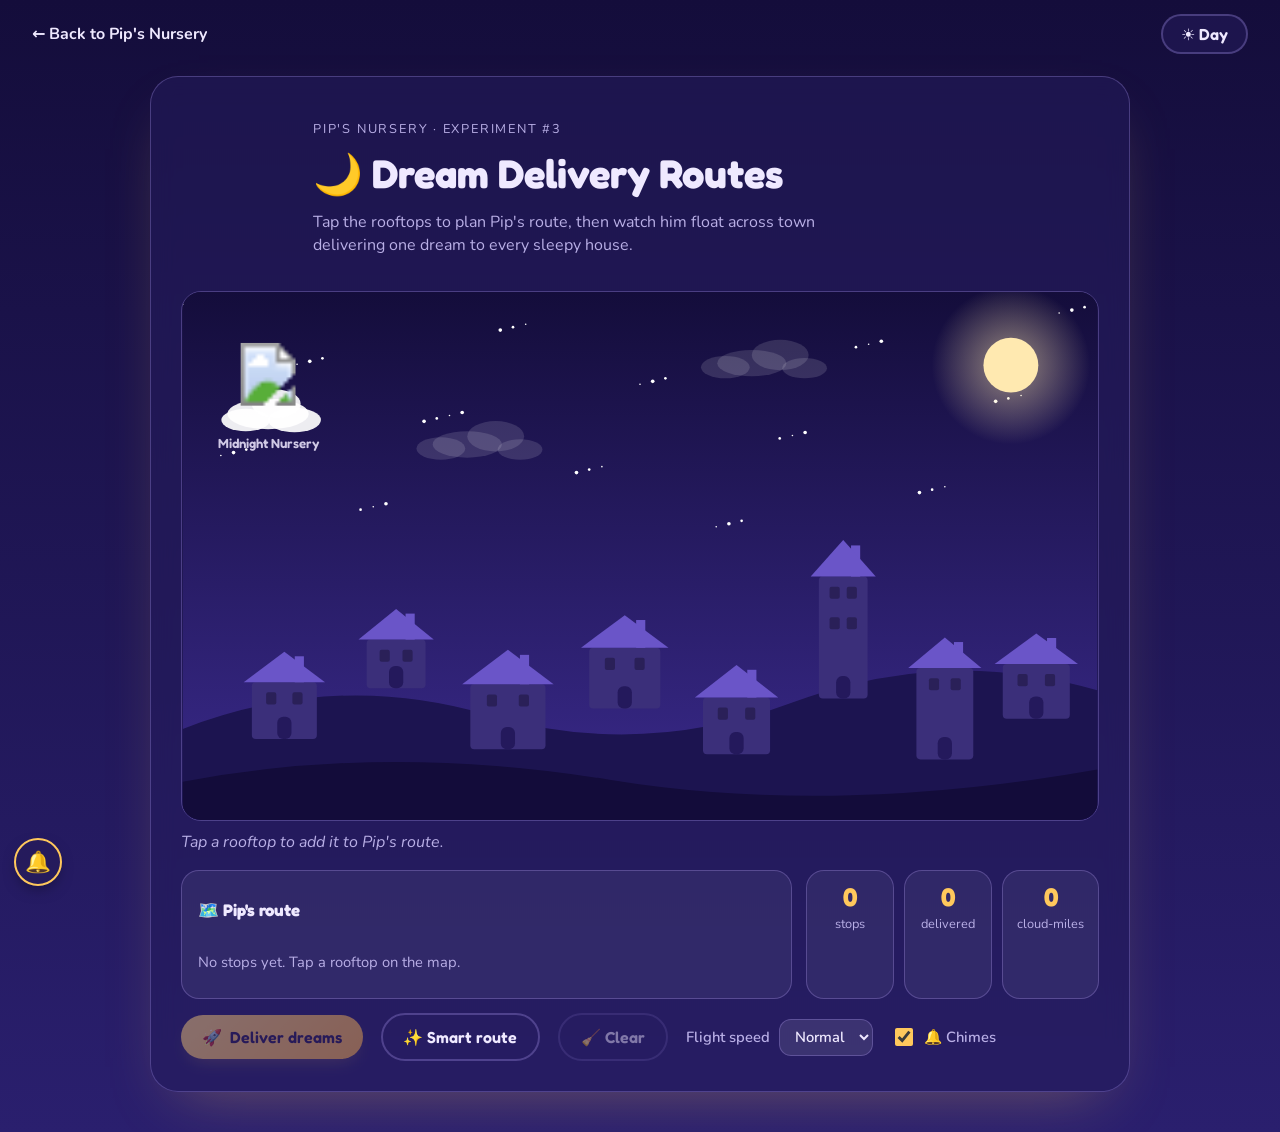
==== games/dream_routes/index.html @ 68e3d80a "Add files via upload" ====
<!DOCTYPE html>
<html lang="en" data-theme="night">
<head>
    <link rel="stylesheet" href="../../immersion.css" />
<script src="../../immersion.js" defer></script>
  <meta charset="UTF-8" />
  <meta name="viewport" content="width=device-width, initial-scale=1" />
  <title>Dream Delivery Routes · Pip's Nursery</title>

  <link rel="preconnect" href="https://fonts.googleapis.com" />
  <link rel="preconnect" href="https://fonts.gstatic.com" crossorigin />
  <link href="https://fonts.googleapis.com/css2?family=Fredoka:wght@400;500;600;700&family=Nunito:wght@400;600;700&display=swap" rel="stylesheet" />

  <link rel="stylesheet" href="./style.css" />

  <!-- Page-level colors that the Dream Routes CSS expects from the main site -->
  <style>
    :root {
      --font-head: "Fredoka", system-ui, sans-serif;
      --font-body: "Nunito", system-ui, sans-serif;
    }
    html[data-theme="night"] {
      --text: #efe9ff; --muted: #b9afe6;
      --card: rgba(38, 28, 92, .55); --card-border: rgba(185, 164, 255, .28);
      --accent: #ffc85c; --accent-2: #b9a4ff; --glow: rgba(255, 200, 92, .35);
      --bubble-bg: #2e2266; --bubble-text: #fff3d6;
    }
    html[data-theme="day"] {
      --text: #3a2213; --muted: #7a5a40;
      --card: rgba(255, 255, 255, .6); --card-border: rgba(122, 46, 10, .25);
      --accent: #c2410c; --accent-2: #c2501c; --glow: rgba(194, 80, 28, .3);
      --bubble-bg: #fff3d6; --bubble-text: #3a2213;
    }
    * { box-sizing: border-box; }
    body {
      margin: 0; min-height: 100vh;
      font-family: var(--font-body); color: var(--text);
      background: linear-gradient(180deg, #140d3b, #2a1f6e);
      transition: background .6s;
    }
    html[data-theme="day"] body { background: linear-gradient(180deg, #ffe3b0, #ffc27a); }

    .dr-page-header {
      display: flex; justify-content: space-between; align-items: center;
      flex-wrap: wrap; gap: 12px; padding: 14px clamp(14px, 4vw, 32px);
    }
    .dr-back { color: var(--text); font-weight: 700; text-decoration: none; }
    .dr-back:hover { text-decoration: underline wavy; text-underline-offset: 6px; }
    .dr-theme-btn {
      font: 600 1rem var(--font-head); cursor: pointer; color: var(--text);
      background: var(--card); border: 2px solid var(--card-border);
      border-radius: 999px; padding: .5rem 1.1rem;
    }
    .dr-page-main { padding: 8px clamp(10px, 3vw, 24px) 40px; }
  </style>

  <script src="./script.js" defer></script>
</head>

<body>

  <header class="dr-page-header">
    <a class="dr-back" href="../../index.html">← Back to Pip's Nursery</a>
    <button class="dr-theme-btn" id="drThemeBtn" type="button">☀️ Day</button>
  </header>

  <main class="dr-page-main">

    <!-- ===================== DREAM DELIVERY ROUTES ===================== -->
    <section class="dream-routes" id="dreamRoutes" aria-labelledby="drTitle">

      <header class="dr-head">
        <div class="dr-pip" aria-hidden="true">
          <img class="dr-pip-img dr-pip-night" src="../../assests/pip.png" alt="" />
          <img class="dr-pip-img dr-pip-day" src="../../assests/pip.png" alt="" />
        </div>
        <div class="dr-head-text">
          <p class="dr-eyebrow">Pip's Nursery · Experiment #3</p>
          <h2 id="drTitle">🌙 Dream Delivery Routes</h2>
          <p class="dr-sub">Tap the rooftops to plan Pip's route, then watch him float across town delivering one dream to every sleepy house.</p>
        </div>
      </header>

      <div class="dr-wrap" id="drWrap">
        <svg id="drMap" class="dr-map" viewBox="0 0 900 520" role="group"
             aria-label="Rooftop map of the sleepy town. Choose rooftops to plan Pip's delivery route."></svg>
        <div class="dr-bubble" id="drBubble" role="status"></div>
      </div>
      <p class="dr-info" id="drInfo" aria-live="polite">Tap a rooftop to add it to Pip's route.</p>

      <div class="dr-panel">
        <div class="dr-route-box">
          <h3>🗺️ Pip's route</h3>
          <ol class="dr-list" id="drList"></ol>
          <p class="dr-empty" id="drEmpty">No stops yet. Tap a rooftop on the map.</p>
        </div>
        <div class="dr-stats" aria-live="polite">
          <div><b id="drStatStops">0</b><span>stops</span></div>
          <div><b id="drStatDone">0</b><span>delivered</span></div>
          <div><b id="drStatMiles">0</b><span>cloud-miles</span></div>
        </div>
      </div>

      <div class="dr-controls">
        <button class="dr-btn dr-go" id="drDeliver" type="button" aria-pressed="false">
          <span class="dr-go-ico" aria-hidden="true">🚀</span><span class="dr-go-label">Deliver dreams</span>
        </button>
        <button class="dr-btn dr-ghost" id="drSmart" type="button">✨ Smart route</button>
        <button class="dr-btn dr-ghost" id="drClear" type="button">🧹 Clear</button>

        <label class="dr-field">Flight speed
          <select id="drSpeed">
            <option value="cozy">Cozy</option>
            <option value="normal" selected>Normal</option>
            <option value="zoom">Zoom</option>
          </select>
        </label>
        <label class="dr-check"><input type="checkbox" id="drChime" checked /> 🔔 Chimes</label>
      </div>

    </section>
    <!-- ===================== /DREAM DELIVERY ROUTES ===================== -->

  </main>

  <script>
    // Day / night toggle (your Dream Routes script watches data-theme)
    (function () {
      var html = document.documentElement;
      var btn = document.getElementById("drThemeBtn");
      btn.addEventListener("click", function () {
        var toDay = html.getAttribute("data-theme") === "night";
        html.setAttribute("data-theme", toDay ? "day" : "night");
        btn.textContent = toDay ? "🌙 Night" : "☀️ Day";
      });
    })();
  </script>

</body>
</html>
---- immersion.css ----
.fx-sparkle {
  position: fixed;
  margin: -.5em 0 0 -.5em;
  pointer-events: none;
  z-index: 9999;
  font-size: 15px;
  color: #ffc85c;
  text-shadow: 0 0 8px rgba(255, 200, 92, .8);
  animation: fx-fade .8s ease-out forwards;
}
@keyframes fx-fade {
  to { opacity: 0; transform: translateY(22px) scale(.3) rotate(100deg); }
}

.fx-burst {
  position: fixed;
  margin: -.5em 0 0 -.5em;
  pointer-events: none;
  z-index: 9999;
  font-size: 18px;
}

.fx-sound {
  position: fixed;
  left: calc(14px + env(safe-area-inset-left, 0px));
  bottom: calc(14px + env(safe-area-inset-bottom, 0px));
  z-index: 9998;
  width: 48px;
  height: 48px;
  font-size: 1.3rem;
  line-height: 1;
  cursor: pointer;
  color: #fff3d6;
  background: rgba(38, 28, 92, .85);
  border: 2px solid #ffc85c;
  border-radius: 50%;
  box-shadow: 0 6px 16px -6px rgba(0, 0, 0, .5);
  transition: transform .15s ease;
}
.fx-sound:hover { transform: scale(1.08); }
.fx-sound:active { transform: scale(.94); }
.fx-sound:focus-visible { outline: 3px dashed #ffc85c; outline-offset: 3px; }

@media (prefers-reduced-motion: reduce) {
  .fx-sparkle { display: none; }
}
---- games/dream_routes/style.css ----
/* ===========================================================
   Dream Delivery Routes — scoped styles (everything lives under .dream-routes)
   Uses the site's theme tokens (--card, --text, --accent …) with fallbacks.
   =========================================================== */

.dream-routes,
.dream-routes * { box-sizing: border-box; }

.dream-routes {
  /* map palette — night */
  --dr-sky1: #140d3b; --dr-sky2: #3a2a8c; --dr-hill-a: #1c1450; --dr-hill-b: #130c3a;
  --dr-wall: #3b2f7a; --dr-roof: #6a55c8; --dr-door: #24195c; --dr-win-off: #2a2058; --dr-win-on: #ffd47a;
  --dr-orb: #ffe9b0; --dr-cloud: rgba(255, 255, 255, .13); --dr-route: #ffc85c;
  --dr-badge-bg: #ffc85c; --dr-badge-text: #2a1a4f; --dr-label: #efe9ff;

  position: relative;
  width: min(980px, 100%);
  margin: 0 auto;
  padding: clamp(16px, 3.2vw, 30px);
  border-radius: 28px;
  color: var(--text, #efe9ff);
  font-family: var(--font-body, "Nunito", system-ui, sans-serif);
  background: var(--card, rgba(38, 28, 92, .55));
  border: 1px solid var(--card-border, rgba(185, 164, 255, .28));
  -webkit-backdrop-filter: blur(12px);
  backdrop-filter: blur(12px);
  box-shadow: 0 24px 60px -28px var(--glow, rgba(255, 200, 92, .35));
}
html[data-theme="day"] .dream-routes {
  --dr-sky1: #ffd48a; --dr-sky2: #f4a14a; --dr-hill-a: #c98a4b; --dr-hill-b: #a8693a;
  --dr-wall: #f6dcae; --dr-roof: #c2501c; --dr-door: #8a4b1f; --dr-win-off: #a87445; --dr-win-on: #fff3c4;
  --dr-orb: #fff6c9; --dr-cloud: rgba(255, 255, 255, .55); --dr-route: #7a2e0a;
  --dr-badge-bg: #7a2e0a; --dr-badge-text: #ffe2b0; --dr-label: #3a2213;
}

/* ---------- header ---------- */
.dr-head { display: flex; align-items: center; gap: clamp(12px, 3vw, 24px); margin-bottom: 18px; }
.dr-pip { flex: none; width: clamp(70px, 12vw, 108px); }
.dr-pip-img { display: block; width: 100%; height: auto; filter: drop-shadow(0 10px 14px rgba(0, 0, 0, .35)); }
.dr-pip-day { display: none; }
html[data-theme="day"] .dr-pip-day { display: block; }
html[data-theme="day"] .dr-pip-night { display: none; }
.dr-eyebrow { font-size: .8rem; letter-spacing: .14em; text-transform: uppercase; color: var(--muted, #b9afe6); }
.dr-head h2 { font-family: var(--font-head, "Fredoka", system-ui, sans-serif); font-size: clamp(1.7rem, 4.5vw, 2.5rem); line-height: 1.1; margin: 2px 0 6px; }
.dr-sub { color: var(--muted, #b9afe6); line-height: 1.45; max-width: 56ch; }

/* ---------- map ---------- */
.dr-wrap {
  position: relative; overflow: hidden; width: 100%; aspect-ratio: 900 / 520; border-radius: 20px;
  border: 1px solid var(--card-border, rgba(185, 164, 255, .28)); box-shadow: inset 0 0 30px rgba(0, 0, 0, .25);
}
.dr-map { display: block; width: 100%; height: 100%; user-select: none; -webkit-user-select: none; }

.dream-routes .dr-s1 { stop-color: var(--dr-sky1); }
.dream-routes .dr-s2 { stop-color: var(--dr-sky2); }
.dr-hill-a { fill: var(--dr-hill-a); pointer-events: none; }
.dr-hill-b { fill: var(--dr-hill-b); pointer-events: none; }
.dr-orb { fill: var(--dr-orb); }
.dr-cloud-bit { fill: var(--dr-cloud); }
.dr-star { fill: #fff; animation: drTwinkle 3s ease-in-out infinite; }
html[data-theme="day"] .dr-stars { display: none; }

.dr-wall { fill: var(--dr-wall); stroke: transparent; stroke-width: 3; transition: stroke .2s; }
.dr-roof, .dr-chimney { fill: var(--dr-roof); }
.dr-door { fill: var(--dr-door); }
.dr-window { fill: var(--dr-win-off); transition: fill .5s, filter .5s; }
.dr-hit { fill: transparent; stroke: none; }

.dr-house { cursor: pointer; outline: none; }
.dr-house:hover .dr-wall, .dr-house:focus-visible .dr-wall { stroke: var(--dr-route); }
.dr-house:focus-visible .dr-hit { stroke: var(--accent-2, #b9a4ff); stroke-width: 3; stroke-dasharray: 5 4; }
.dr-house.in-route .dr-wall { stroke: var(--dr-route); }
.dr-house.delivered .dr-window { fill: var(--dr-win-on); filter: drop-shadow(0 0 5px var(--dr-win-on)); }
.dream-routes.is-flying .dr-house { cursor: default; }

.dr-badge { opacity: 0; transition: opacity .25s; pointer-events: none; }
.dr-badge circle { fill: var(--dr-badge-bg); }
.dr-badge text { fill: var(--dr-badge-text); font: 700 14px var(--font-head, system-ui, sans-serif); }
.dr-house.in-route .dr-badge { opacity: 1; }
.dr-house.delivered .dr-badge circle { fill: #7be3a0; }
.dr-house.delivered .dr-badge text { fill: #12452a; }

.dr-zzz { opacity: 0; font-size: 18px; pointer-events: none; }
.dr-house.delivered .dr-zzz { opacity: 1; animation: drFloat 2.4s ease-in-out infinite; }

.dr-route { fill: none; stroke: var(--dr-route); stroke-width: 3; stroke-linecap: round; stroke-dasharray: 2 10; pointer-events: none; animation: drMarch 1.2s linear infinite; }
.dr-home-label { fill: var(--dr-label); font: 600 13px var(--font-head, system-ui, sans-serif); opacity: .85; pointer-events: none; }
.dr-pip-svg { pointer-events: none; }
.dr-bob { animation: drBob 2.6s ease-in-out infinite; }
.dr-cloud-drift { animation: drDrift 22s ease-in-out infinite alternate; }
.dr-cloud-drift.slow { animation-duration: 32s; animation-direction: alternate-reverse; }

@keyframes drTwinkle { 0%, 100% { opacity: .25; } 50% { opacity: 1; } }
@keyframes drFloat { 0%, 100% { transform: translateY(0); } 50% { transform: translateY(-8px); } }
@keyframes drMarch { to { stroke-dashoffset: -24; } }
@keyframes drBob { 0%, 100% { transform: translateY(0); } 50% { transform: translateY(-4px); } }
@keyframes drDrift { from { transform: translateX(0); } to { transform: translateX(70px); } }

/* ---------- overlays on the map ---------- */
.dr-bubble {
  position: absolute; z-index: 3; max-width: min(260px, 70%); padding: .5rem .85rem; border-radius: 16px;
  font-size: .9rem; line-height: 1.35; text-align: center; pointer-events: none;
  background: var(--bubble-bg, #2e2266); color: var(--bubble-text, #fff3d6);
  box-shadow: 0 8px 20px -8px rgba(0, 0, 0, .5);
  transform: translate(-50%, -100%); opacity: 0; transition: opacity .25s;
}
.dr-bubble.below { transform: translate(-50%, 0); }
.dr-bubble.show { opacity: 1; }
.dr-drop {
  position: absolute; z-index: 2; pointer-events: none; font-size: 1.5rem; transform: translate(-50%, -50%);
  transition: top .9s cubic-bezier(.5, 0, 1, .8), opacity .9s, transform .9s;
}
.dr-drop.go { opacity: 0; transform: translate(-50%, -50%) scale(.5); }

.dr-info { margin-top: 10px; min-height: 1.4em; font-style: italic; color: var(--muted, #b9afe6); }

/* ---------- route panel ---------- */
.dr-panel { display: flex; flex-wrap: wrap; gap: 14px; align-items: stretch; margin-top: 12px; }
.dr-route-box {
  flex: 1 1 320px; padding: 12px 16px; border-radius: 18px;
  background: rgba(255, 255, 255, .06); border: 1px solid var(--card-border, rgba(185, 164, 255, .28));
}
.dr-route-box h3 { font-family: var(--font-head, system-ui, sans-serif); font-size: 1.05rem; margin-bottom: 8px; }
.dr-list { display: flex; flex-wrap: wrap; gap: 8px; list-style: none; }
.dr-list li {
  display: inline-flex; align-items: center; gap: 6px; padding: 4px 6px 4px 10px; border-radius: 999px; font-size: .88rem; font-weight: 600;
  background: rgba(255, 255, 255, .1); border: 1px solid var(--card-border, rgba(185, 164, 255, .28));
}
.dr-list li.done { border-color: #7be3a0; }
.dr-list button {
  width: 22px; height: 22px; border-radius: 50%; border: 0; cursor: pointer; line-height: 1; font-size: .8rem;
  background: rgba(255, 255, 255, .15); color: inherit;
}
.dr-list button:focus-visible { outline: 3px solid var(--accent-2, #b9a4ff); outline-offset: 2px; }
.dr-empty { color: var(--muted, #b9afe6); font-size: .92rem; }
.dr-list:not(:empty) + .dr-empty { display: none; }

.dr-stats { display: flex; gap: 10px; }
.dr-stats div {
  min-width: 88px; padding: 10px 14px; text-align: center; border-radius: 18px;
  background: rgba(255, 255, 255, .06); border: 1px solid var(--card-border, rgba(185, 164, 255, .28));
}
.dr-stats b { display: block; font: 700 1.6rem var(--font-head, system-ui, sans-serif); color: var(--accent, #ffc85c); }
html[data-theme="day"] .dr-stats b { color: var(--accent, #c2410c); }
.dr-stats span { font-size: .8rem; color: var(--muted, #b9afe6); }

/* ---------- controls ---------- */
.dr-controls { display: flex; flex-wrap: wrap; align-items: center; gap: 12px 18px; margin-top: 14px; }
.dr-btn {
  display: inline-flex; align-items: center; gap: .5rem; cursor: pointer; border: 0; border-radius: 999px;
  padding: .75rem 1.3rem; font: 600 1rem var(--font-head, "Fredoka", system-ui, sans-serif);
  background: var(--btn-bg, linear-gradient(135deg, #ffd47a, #ffb347)); color: var(--btn-text, #2a1a4f);
  box-shadow: 0 8px 20px -8px var(--glow, rgba(255, 200, 92, .5));
  transition: transform .3s cubic-bezier(.34, 1.56, .64, 1), opacity .2s;
}
.dr-btn:hover:not(:disabled) { transform: translateY(-2px) scale(1.04); }
.dr-btn:active:not(:disabled) { transform: scale(.97); }
.dr-btn:disabled { opacity: .45; cursor: not-allowed; }
.dr-btn:focus-visible, .dr-field select:focus-visible, .dr-check input:focus-visible { outline: 3px solid var(--accent-2, #b9a4ff); outline-offset: 3px; }
.dr-ghost { background: transparent; color: var(--text, #efe9ff); border: 2px solid var(--card-border, rgba(185, 164, 255, .28)); box-shadow: none; }
.dr-go { min-width: 11rem; justify-content: center; }

.dr-field { display: flex; align-items: center; gap: .55rem; font-size: .92rem; font-weight: 600; color: var(--muted, #b9afe6); }
.dr-field select {
  font: inherit; color: var(--text, #efe9ff); padding: .4rem .7rem; border-radius: 12px; cursor: pointer;
  background: rgba(255, 255, 255, .1); border: 1px solid var(--card-border, rgba(185, 164, 255, .28));
}
.dr-field select option { color: #2a1a4f; background: #fff; }
.dr-check { display: flex; align-items: center; gap: .5rem; font-size: .92rem; font-weight: 600; color: var(--muted, #b9afe6); cursor: pointer; }
.dr-check input { width: 1.1rem; height: 1.1rem; accent-color: var(--accent, #ffc85c); }

@media (max-width: 560px) {
  .dr-head { flex-direction: column; text-align: center; }
  .dr-controls, .dr-stats { justify-content: center; }
  .dr-stats { width: 100%; }
  .dr-stats div { flex: 1; }
  .dr-bubble { font-size: .78rem; padding: .35rem .6rem; }
}
@media (prefers-reduced-motion: reduce) {
  .dr-star, .dr-route, .dr-bob, .dr-cloud-drift, .dr-house.delivered .dr-zzz { animation: none; }
  .dr-btn, .dr-bubble, .dr-drop { transition: none; }
}
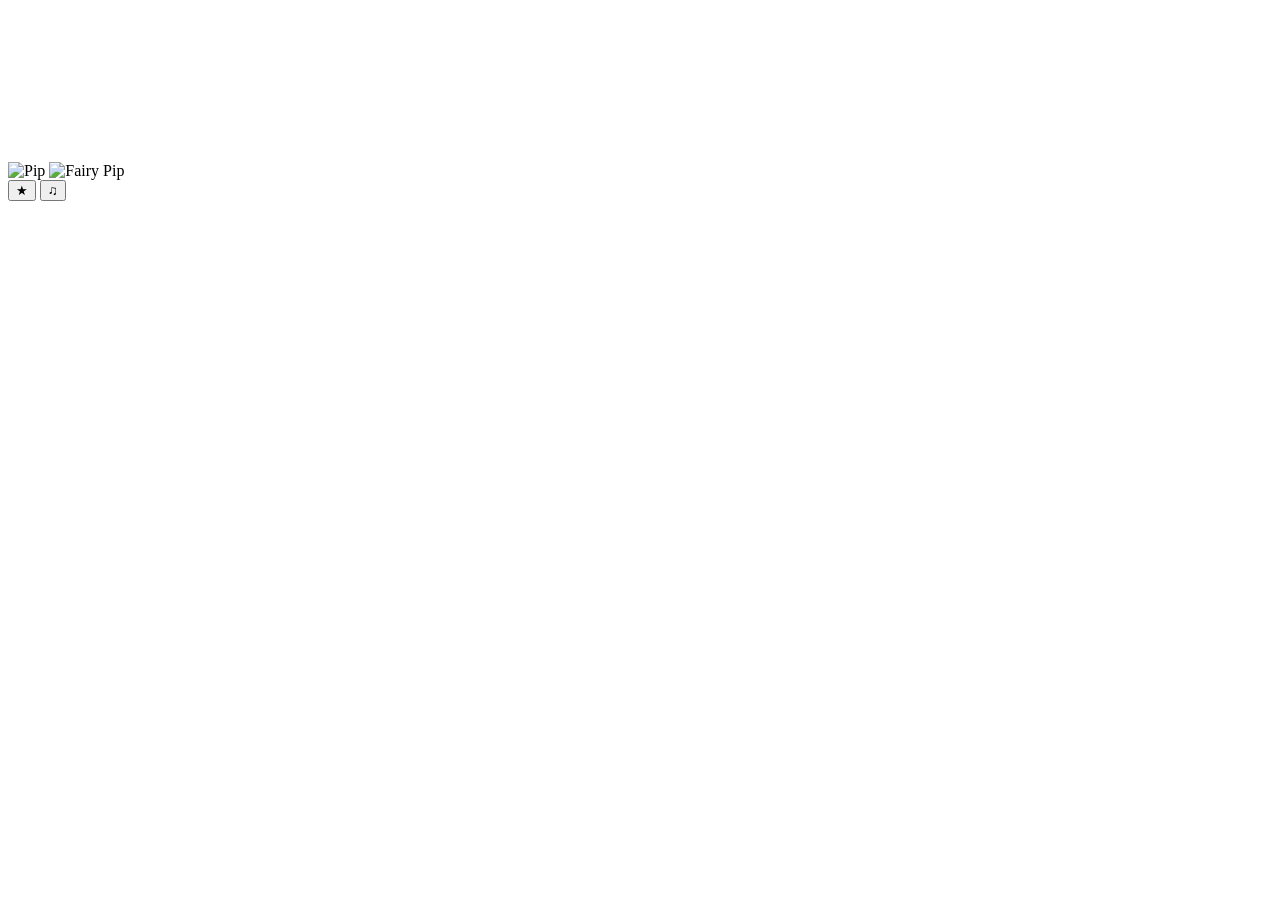
==== commit fea53f8d: "Update index.html" ====
--- a/games/dream_routes/index.html
+++ b/games/dream_routes/index.html
@@ -1,140 +1,21 @@
 <!DOCTYPE html>
-<html lang="en" data-theme="night">
+<html lang="en">
 <head>
-    <link rel="stylesheet" href="../../immersion.css" />
-<script src="../../immersion.js" defer></script>
-  <meta charset="UTF-8" />
-  <meta name="viewport" content="width=device-width, initial-scale=1" />
-  <title>Dream Delivery Routes · Pip's Nursery</title>
-
-  <link rel="preconnect" href="https://fonts.googleapis.com" />
-  <link rel="preconnect" href="https://fonts.gstatic.com" crossorigin />
-  <link href="https://fonts.googleapis.com/css2?family=Fredoka:wght@400;500;600;700&family=Nunito:wght@400;600;700&display=swap" rel="stylesheet" />
-
-  <link rel="stylesheet" href="./style.css" />
-
-  <!-- Page-level colors that the Dream Routes CSS expects from the main site -->
-  <style>
-    :root {
-      --font-head: "Fredoka", system-ui, sans-serif;
-      --font-body: "Nunito", system-ui, sans-serif;
-    }
-    html[data-theme="night"] {
-      --text: #efe9ff; --muted: #b9afe6;
-      --card: rgba(38, 28, 92, .55); --card-border: rgba(185, 164, 255, .28);
-      --accent: #ffc85c; --accent-2: #b9a4ff; --glow: rgba(255, 200, 92, .35);
-      --bubble-bg: #2e2266; --bubble-text: #fff3d6;
-    }
-    html[data-theme="day"] {
-      --text: #3a2213; --muted: #7a5a40;
-      --card: rgba(255, 255, 255, .6); --card-border: rgba(122, 46, 10, .25);
-      --accent: #c2410c; --accent-2: #c2501c; --glow: rgba(194, 80, 28, .3);
-      --bubble-bg: #fff3d6; --bubble-text: #3a2213;
-    }
-    * { box-sizing: border-box; }
-    body {
-      margin: 0; min-height: 100vh;
-      font-family: var(--font-body); color: var(--text);
-      background: linear-gradient(180deg, #140d3b, #2a1f6e);
-      transition: background .6s;
-    }
-    html[data-theme="day"] body { background: linear-gradient(180deg, #ffe3b0, #ffc27a); }
-
-    .dr-page-header {
-      display: flex; justify-content: space-between; align-items: center;
-      flex-wrap: wrap; gap: 12px; padding: 14px clamp(14px, 4vw, 32px);
-    }
-    .dr-back { color: var(--text); font-weight: 700; text-decoration: none; }
-    .dr-back:hover { text-decoration: underline wavy; text-underline-offset: 6px; }
-    .dr-theme-btn {
-      font: 600 1rem var(--font-head); cursor: pointer; color: var(--text);
-      background: var(--card); border: 2px solid var(--card-border);
-      border-radius: 999px; padding: .5rem 1.1rem;
-    }
-    .dr-page-main { padding: 8px clamp(10px, 3vw, 24px) 40px; }
-  </style>
-
-  <script src="./script.js" defer></script>
+<meta charset="utf-8">
+<meta name="viewport" content="width=device-width, initial-scale=1">
+<title>Pip's Dream Lanterns</title>
+<link rel="stylesheet" href="style.css">
 </head>
-
 <body>
-
-  <header class="dr-page-header">
-    <a class="dr-back" href="../../index.html">← Back to Pip's Nursery</a>
-    <button class="dr-theme-btn" id="drThemeBtn" type="button">☀️ Day</button>
-  </header>
-
-  <main class="dr-page-main">
-
-    <!-- ===================== DREAM DELIVERY ROUTES ===================== -->
-    <section class="dream-routes" id="dreamRoutes" aria-labelledby="drTitle">
-
-      <header class="dr-head">
-        <div class="dr-pip" aria-hidden="true">
-          <img class="dr-pip-img dr-pip-night" src="../../assests/pip.png" alt="" />
-          <img class="dr-pip-img dr-pip-day" src="../../assests/pip.png" alt="" />
-        </div>
-        <div class="dr-head-text">
-          <p class="dr-eyebrow">Pip's Nursery · Experiment #3</p>
-          <h2 id="drTitle">🌙 Dream Delivery Routes</h2>
-          <p class="dr-sub">Tap the rooftops to plan Pip's route, then watch him float across town delivering one dream to every sleepy house.</p>
-        </div>
-      </header>
-
-      <div class="dr-wrap" id="drWrap">
-        <svg id="drMap" class="dr-map" viewBox="0 0 900 520" role="group"
-             aria-label="Rooftop map of the sleepy town. Choose rooftops to plan Pip's delivery route."></svg>
-        <div class="dr-bubble" id="drBubble" role="status"></div>
-      </div>
-      <p class="dr-info" id="drInfo" aria-live="polite">Tap a rooftop to add it to Pip's route.</p>
-
-      <div class="dr-panel">
-        <div class="dr-route-box">
-          <h3>🗺️ Pip's route</h3>
-          <ol class="dr-list" id="drList"></ol>
-          <p class="dr-empty" id="drEmpty">No stops yet. Tap a rooftop on the map.</p>
-        </div>
-        <div class="dr-stats" aria-live="polite">
-          <div><b id="drStatStops">0</b><span>stops</span></div>
-          <div><b id="drStatDone">0</b><span>delivered</span></div>
-          <div><b id="drStatMiles">0</b><span>cloud-miles</span></div>
-        </div>
-      </div>
-
-      <div class="dr-controls">
-        <button class="dr-btn dr-go" id="drDeliver" type="button" aria-pressed="false">
-          <span class="dr-go-ico" aria-hidden="true">🚀</span><span class="dr-go-label">Deliver dreams</span>
-        </button>
-        <button class="dr-btn dr-ghost" id="drSmart" type="button">✨ Smart route</button>
-        <button class="dr-btn dr-ghost" id="drClear" type="button">🧹 Clear</button>
-
-        <label class="dr-field">Flight speed
-          <select id="drSpeed">
-            <option value="cozy">Cozy</option>
-            <option value="normal" selected>Normal</option>
-            <option value="zoom">Zoom</option>
-          </select>
-        </label>
-        <label class="dr-check"><input type="checkbox" id="drChime" checked /> 🔔 Chimes</label>
-      </div>
-
-    </section>
-    <!-- ===================== /DREAM DELIVERY ROUTES ===================== -->
-
-  </main>
-
-  <script>
-    // Day / night toggle (your Dream Routes script watches data-theme)
-    (function () {
-      var html = document.documentElement;
-      var btn = document.getElementById("drThemeBtn");
-      btn.addEventListener("click", function () {
-        var toDay = html.getAttribute("data-theme") === "night";
-        html.setAttribute("data-theme", toDay ? "day" : "night");
-        btn.textContent = toDay ? "🌙 Night" : "☀️ Day";
-      });
-    })();
-  </script>
-
+<canvas id="fx"></canvas>
+<div id="sky"></div>
+<div id="town"><i class="h h1"></i><i class="h h2"></i><i class="h h3"></i><i class="h h4"></i><i class="h h5"></i><i class="h home"></i></div>
+<img id="pip" src="assets/pip.png" alt="Pip">
+<img id="fairy" src="assets/fairy_pip.png" alt="Fairy Pip">
+<div id="shelf"></div>
+<div id="stars"></div>
+<button id="go" aria-label="Start the story">&#9733;</button>
+<button id="mute" aria-label="Music on or off">&#9835;</button>
+<script src="script.js"></script>
 </body>
-</html>+</html>
